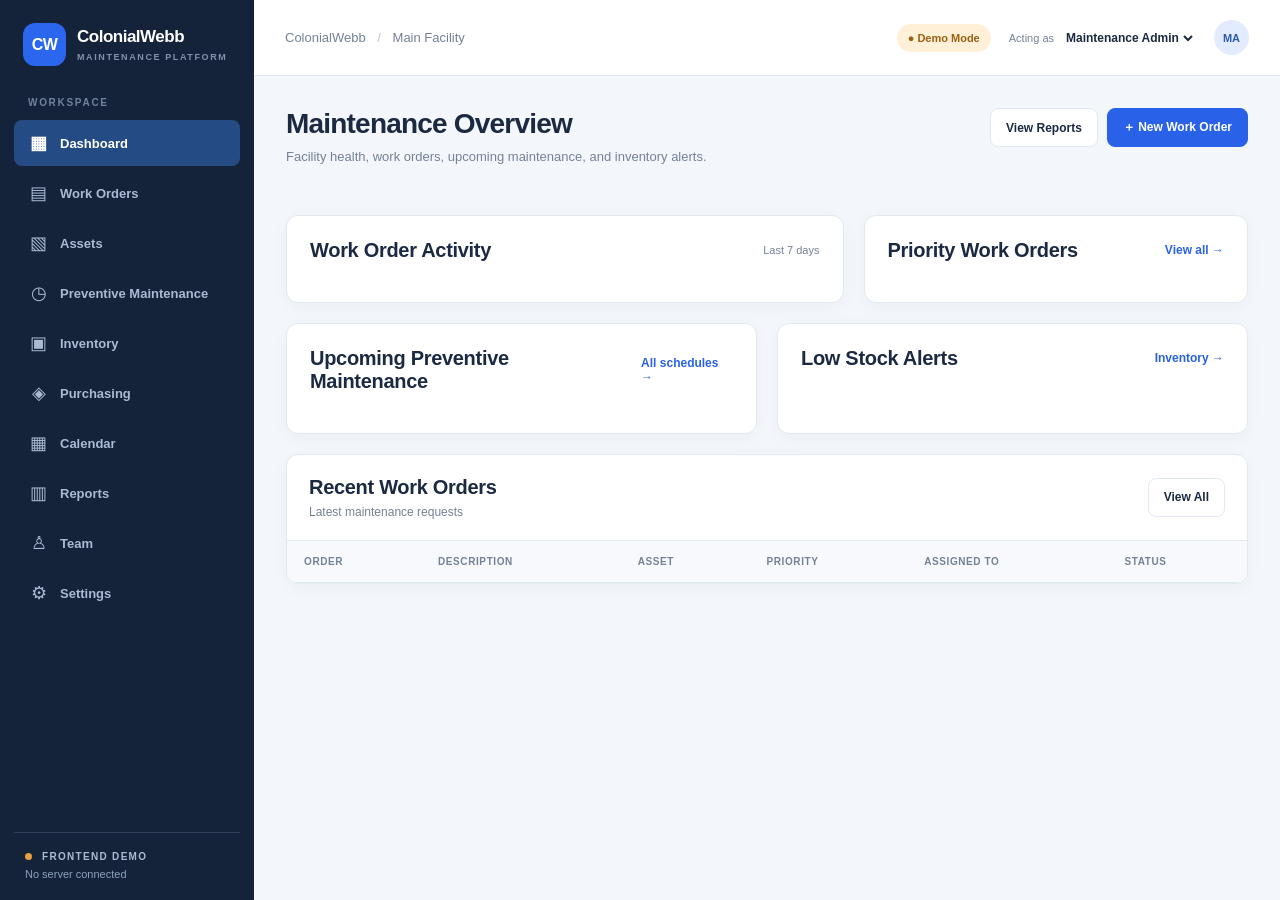
==== ColonialWebbCMMS/index.html @ 27e4a7b9 "Add files via upload" ====
<!DOCTYPE html>
<html lang="en">
<head>
  <meta charset="UTF-8">
  <meta name="viewport" content="width=device-width, initial-scale=1.0">
  <meta name="description" content="ColonialWebb CMMS frontend prototype">
  <title>Dashboard · ColonialWebb CMMS</title>
  <link rel="stylesheet" href="css/styles.css">
</head>
<body data-page="dashboard">
  <!-- Shared sidebar and header are generated by js/app.js. -->
  <div class="app-shell">
    <aside id="sidebar" aria-label="Sidebar"></aside>
    <div class="main-column">
      <header id="topbar"></header>
      <main class="page-container">

<section class="page-heading"><div><h1>Maintenance Overview</h1><p class="page-subtitle">Facility health, work orders, upcoming maintenance, and inventory alerts.</p></div><div class="button-row"><a class="button button-outline" href="reports.html">View Reports</a><a class="button button-primary" href="work-orders.html?new=1">＋ New Work Order</a></div></section>
<section class="metrics" id="dashboard-metrics"></section>
<section class="section-grid"><div class="card"><div class="section-head"><h2>Work Order Activity</h2><span class="text-muted tiny">Last 7 days</span></div><div id="activity-chart"></div></div><div class="card"><div class="section-head"><h2>Priority Work Orders</h2><a href="work-orders.html" class="button-link">View all →</a></div><div id="priority-list"></div></div></section>
<section class="section-grid equal"><div class="card"><div class="section-head"><h2>Upcoming Preventive Maintenance</h2><a href="maintenance.html" class="button-link">All schedules →</a></div><div id="upcoming-pms"></div></div><div class="card"><div class="section-head"><h2>Low Stock Alerts</h2><a href="inventory.html" class="button-link">Inventory →</a></div><div id="inventory-alerts"></div></div></section>
<section class="table-card"><div class="table-header"><div><h2>Recent Work Orders</h2><p>Latest maintenance requests</p></div><a class="button button-outline" href="work-orders.html">View All</a></div><div class="table-scroll"><table><thead><tr><th>Order</th><th>Description</th><th>Asset</th><th>Priority</th><th>Assigned To</th><th>Status</th></tr></thead><tbody id="recent-orders"></tbody></table></div></section>
      </main>
    </div>
  </div>
  <div id="modal-root"></div>
  <div id="toast" role="status" aria-live="polite"></div>

  <!-- All scripts are local. No server, build tools or CDN needed. -->
  <script src="js/seed.js" defer></script>
  <script src="js/store.js" defer></script>
  <script src="js/app.js" defer></script>
  <script src="js/pages/dashboard.js" defer></script>
</body>
</html>
---- ColonialWebbCMMS/css/styles.css ----
/* ==========================================================
   COLONIALWEBB CMMS — SHARED STYLES
   Edit brand colors in :root; styles apply to every page.
   ========================================================== */
:root {
  --navy: #14233a; --navy-deep: #0d192b; --navy-hover: #223754;
  --blue: #2962e8; --blue-hover: #1e4fc7; --page: #f3f6fa;
  --card: #ffffff; --text: #1b2a42; --muted: #748196;
  --line: #e3e9f1; --table-head: #f7f9fc; --shadow: 0 4px 18px rgba(22,42,70,.035);
  --green: #15805c; --amber: #bb7517; --red: #c83c45;
}
:root[data-theme="dark"] {
  --page: #111a2a; --card: #192639; --text: #e7edf8;
  --muted: #9aacc3; --line: #304158; --table-head: #203149;
  --shadow: none;
}
* { box-sizing: border-box; }
html { scroll-behavior: smooth; }
body { margin: 0; background: var(--page); color: var(--text); font-family: Inter, -apple-system, BlinkMacSystemFont, "Segoe UI", sans-serif; font-size: 14px; }
button, input, select, textarea { font: inherit; }
a { color: inherit; text-decoration: none; }
button { cursor: pointer; }
button:disabled { opacity: .55; cursor: not-allowed; }
.app-shell { display: flex; min-height: 100vh; }
#sidebar { width: 254px; min-width: 254px; background: var(--navy); color: #aabbd1; display: flex; flex-direction: column; padding: 23px 14px 16px; }
.brand { display: flex; align-items: center; gap: 11px; padding: 0 9px 31px; color: white; }
.brand-logo { background: #2b66ee; width: 43px; height: 43px; display: grid; place-items: center; flex-shrink: 0; border-radius: 12px; font-size: 16px; font-weight: 800; letter-spacing: -.7px; }
.brand strong { display: block; font-size: 17px; font-weight: 750; letter-spacing: -.5px; }
.brand small { display: block; color: #8092aa; letter-spacing: 1.6px; font-size: 9px; margin-top: 5px; font-weight: 700; }
.sidebar-label { padding: 0 14px; margin-bottom: 12px; letter-spacing: 1.7px; color: #6f839f; font-size: 10px; font-weight: 800; }
.sidebar-navigation { display: flex; flex-direction: column; gap: 4px; }
.nav-link { display: flex; align-items: center; gap: 12px; border-radius: 8px; padding: 12px 15px; font-size: 13px; font-weight: 550; }
.nav-link:hover { color: #fff; background: var(--navy-hover); }
.nav-link.active { background: #254b84; color: white; font-weight: 700; }
.nav-icon { width: 19px; font-size: 18px; text-align: center; }
.sidebar-bottom { margin-top: auto; border-top: 1px solid #2f4059; padding: 18px 11px 4px; font-size: 10px; letter-spacing: 1.3px; font-weight: 800; }
.sidebar-bottom small { display: block; color: #8da2bd; font-size: 11px; letter-spacing: 0; font-weight: 400; margin-top: 6px; }
.sidebar-status-dot { display: inline-block; border-radius: 50%; width: 7px; height: 7px; background: #e7a140; margin-right: 6px; }
.main-column { flex: 1; min-width: 0; }
#topbar { min-height: 76px; background: var(--card); display: flex; align-items: center; justify-content: space-between; gap: 10px; padding: 14px 31px; border-bottom: 1px solid var(--line); }
.breadcrumb { color: var(--muted); font-size: 13px; }
.breadcrumb span { margin: 0 8px; color: #b9c4d0; }
.topbar-actions { display: flex; gap: 18px; align-items: center; }
.demo-pill { font-size: 11px; font-weight: 750; color: #976114; background: #fff0d7; padding: 8px 11px; border-radius: 100px; white-space: nowrap; }
.user-switch { display: flex; gap: 8px; align-items: center; }
.user-switch span { font-size: 11px; color: var(--muted); }
.user-switch select { max-width: 180px; border: 0; background: var(--card); color: var(--text); font-size: 12px; font-weight: 700; cursor: pointer; }
.avatar { width: 35px; height: 35px; display: grid; place-items: center; background: #e3ecff; color: #2d59b1; font-size: 11px; font-weight: 800; border-radius: 50%; }
.page-container { max-width: 1660px; margin: auto; padding: 32px; }
.page-heading { display: flex; justify-content: space-between; align-items: flex-start; gap: 18px; margin: 0 0 26px; }
h1,h2,h3,h4,p { margin-top: 0; }
h1 { font-size: 28px; letter-spacing: -.8px; margin-bottom: 7px; }
.page-subtitle { color: var(--muted); line-height: 1.5; font-size: 13px; margin-bottom: 0; }
h2 { font-size: 20px; letter-spacing: -.3px; }
h3 { font-size: 16px; }
h4 { font-size: 13px; }
.button-row { display: flex; align-items: center; gap: 9px; flex-wrap: wrap; }
.button { display: inline-flex; justify-content: center; align-items: center; gap: 8px; border: 1px solid transparent; border-radius: 8px; padding: 10px 15px; min-height: 39px; font-size: 12px; font-weight: 700; white-space: nowrap; }
.button-primary { background: var(--blue); border-color: var(--blue); color: white; }
.button-primary:hover { background: var(--blue-hover); }
.button-outline { color: var(--text); background: var(--card); border-color: var(--line); }
.button-outline:hover { border-color: #94b3e9; }
.button-danger { color: #b92e3c; background: #fff1f2; border: 1px solid #f5d3d7; }
.button-small { padding: 6px 10px; min-height: 30px; font-size: 11px; }
.button-link { background: none; border: 0; color: var(--blue); padding: 0; font-size: 12px; font-weight: 700; }
.button-link:hover { text-decoration: underline; }
.card, .table-card { background: var(--card); border: 1px solid var(--line); border-radius: 12px; box-shadow: var(--shadow); }
.card { padding: 23px; }
.metrics { display: grid; grid-template-columns: repeat(4, minmax(0,1fr)); gap: 17px; margin-bottom: 22px; }
.metric { padding: 20px; }
.metric-head { display: flex; align-items: center; justify-content: space-between; gap: 8px; }
.metric-label { color: var(--muted); font-size: 12px; font-weight: 550; }
.metric-icon { width: 40px; height: 40px; display: grid; place-items: center; border-radius: 10px; background: #eaf0ff; color: #2862de; font-size: 21px; }
.metric-icon.amber { background: #fff3e4; color: var(--amber); }
.metric-icon.red { background: #fff0f1; color: var(--red); }
.metric-icon.green { background: #e3f7ef; color: var(--green); }
.metric-value { font-size: 32px; font-weight: 780; letter-spacing: -1px; margin-top: 13px; }
.metric-foot { margin-top: 7px; font-size: 11px; color: var(--muted); }
.section-grid { display: grid; grid-template-columns: 1.45fr 1fr; gap: 20px; margin-bottom: 20px; }
.section-grid.equal { grid-template-columns: 1fr 1fr; }
.section-head { display: flex; align-items: center; justify-content: space-between; gap: 12px; margin-bottom: 17px; }
.section-head h2, .section-head h3 { margin: 0; }
.section-head p { color: var(--muted); margin: 5px 0 0; font-size: 12px; }
.text-muted { color: var(--muted); }
.small { font-size: 12px; }
.tiny { font-size: 11px; }
.flex-between { display: flex; justify-content: space-between; align-items: center; gap: 12px; }
.flex-wrap { flex-wrap: wrap; }
.text-right { text-align: right; }
.mb-20 { margin-bottom: 20px; }
.mb-12 { margin-bottom: 12px; }
.mt-16 { margin-top: 16px; }
.table-card { overflow: hidden; margin-bottom: 20px; }
.table-header { padding: 21px 22px; display: flex; align-items: center; justify-content: space-between; gap: 15px; border-bottom: 1px solid var(--line); }
.table-header h2, .table-header h3 { margin: 0; }
.table-header p { font-size: 12px; color: var(--muted); margin: 6px 0 0; }
.table-scroll { width: 100%; overflow-x: auto; }
table { width: 100%; border-collapse: collapse; }
th { text-transform: uppercase; color: var(--muted); background: var(--table-head); letter-spacing: .6px; font-size: 10px; font-weight: 800; white-space: nowrap; }
tr { border-bottom: 1px solid var(--line); }
tbody tr:last-child { border-bottom: 0; }
tbody tr:hover { background: rgba(90,130,200,.035); }
th,td { padding: 15px 17px; text-align: left; vertical-align: middle; }
td { font-size: 12px; }
.cell-title { font-weight: 700; }
.cell-id { color: var(--blue); font-weight: 700; white-space: nowrap; }
.cell-nowrap { white-space: nowrap; }
.cell-secondary { color: var(--muted); display: block; font-size: 11px; margin-top: 4px; }
.badge { display: inline-block; border-radius: 6px; padding: 5px 9px; font-size: 10px; line-height: 1.3; font-weight: 800; white-space: nowrap; }
.badge-green { color: #087e54; background: #dcf5e9; }
.badge-blue { color: #265cbd; background: #e7efff; }
.badge-amber { color: #9e610e; background: #fff0d9; }
.badge-red { color: #b52f3b; background: #ffe8eb; }
.badge-purple { color: #7547b3; background: #f0e8fd; }
.badge-gray { color: #596c83; background: #eaf0f5; }
.toolbar { display: flex; gap: 10px; flex-wrap: wrap; align-items: center; margin-bottom: 18px; }
.search, .filter, .form-field input, .form-field select, .form-field textarea { border: 1px solid var(--line); border-radius: 8px; background: var(--card); color: var(--text); padding: 10px 12px; outline: none; font-size: 12px; min-height: 39px; }
.search:focus, .filter:focus, .form-field input:focus, .form-field select:focus, .form-field textarea:focus { border-color: #6b96ed; box-shadow: 0 0 0 3px rgba(40,100,220,.09); }
.search { flex: 1; min-width: 200px; }
.filter { min-width: 135px; }
.note { color: var(--muted); font-size: 12px; line-height: 1.6; }
.note-box { background: var(--table-head); border: 1px solid var(--line); border-radius: 9px; padding: 14px 16px; font-size: 12px; line-height: 1.7; color: var(--muted); }
.note-box strong { color: var(--text); }
.empty-state { text-align: center; padding: 38px 22px; color: var(--muted); }
.empty-icon { font-size: 31px; margin-bottom: 12px; opacity: .55; }
.empty-state h3 { color: var(--text); margin: 0 0 6px; }
.empty-state p { margin-bottom: 0; }
.line-list { list-style: none; margin: 0; padding: 0; }
.line-list li { padding: 13px 0; border-bottom: 1px solid var(--line); }
.line-list li:last-child { border-bottom: none; }
.list-title { font-size: 12px; font-weight: 700; }
.list-meta { color: var(--muted); font-size: 11px; margin-top: 6px; }
.activity-dot { width: 8px; height: 8px; border-radius: 50%; background: var(--blue); flex: 0 0 auto; margin-top: 5px; }
.activity-row { display: flex; gap: 12px; padding: 12px 0; border-bottom: 1px solid var(--line); }
.activity-row:last-child { border-bottom: 0; }
.bar-chart { display: flex; align-items: end; gap: 13px; height: 186px; padding: 16px 4px 0; border-bottom: 1px solid var(--line); }
.bar-group { flex: 1; min-width: 0; display: flex; height: 100%; align-items: end; justify-content: center; gap: 4px; }
.bar { width: 28%; min-width: 7px; max-width: 23px; background: #bbcff9; border-radius: 5px 5px 0 0; min-height: 2px; }
.bar.done { background: var(--blue); }
.bar-labels { display: flex; justify-content: space-around; margin-top: 9px; color: var(--muted); font-size: 10px; }
.chart-key { color: var(--muted); margin-top: 18px; display: flex; gap: 19px; font-size: 11px; }
.key-dot { width: 10px; height: 10px; display: inline-block; vertical-align: middle; border-radius: 2px; background: var(--blue); margin-right: 5px; }
.key-dot.light { background: #bbcff9; }
.asset-grid { display: grid; grid-template-columns: repeat(3, minmax(0,1fr)); gap: 17px; }
.asset-card { padding: 22px; }
.asset-icon { width: 45px; height: 45px; display: grid; place-items: center; border-radius: 11px; color: #356bdd; background: #eaf1ff; font-size: 22px; margin-bottom: 18px; }
.asset-card h3 { margin-bottom: 7px; }
.asset-bottom { margin-top: 18px; padding-top: 14px; border-top: 1px solid var(--line); }
.asset-bottom .tiny { display: block; margin-bottom: 5px; }
.progress-track { height: 10px; background: var(--line); border-radius: 10px; overflow: hidden; }
.progress-fill { height: 100%; background: var(--blue); border-radius: inherit; }
.progress-row { margin: 20px 0; }
.progress-label { display: flex; justify-content: space-between; gap: 14px; font-size: 12px; margin-bottom: 9px; }
.calendar-layout { display: grid; grid-template-columns: minmax(0,1.7fr) minmax(250px,.8fr); gap: 20px; }
.calendar-grid { display: grid; grid-template-columns: repeat(7, minmax(0,1fr)); gap: 6px; }
.calendar-weekday { text-align: center; padding: 10px 0; font-size: 10px; font-weight: 800; color: var(--muted); }
.calendar-day { position: relative; min-height: 90px; display: flex; flex-direction: column; align-items: flex-start; gap: 7px; padding: 10px; border: 1px solid var(--line); background: var(--card); color: var(--text); border-radius: 7px; font-size: 12px; text-align: left; }
.calendar-day:hover { border-color: #88aeeb; }
.calendar-day.selected { outline: 2px solid var(--blue); outline-offset: -2px; }
.calendar-day.today .calendar-number { background: var(--blue); color: white; padding: 4px 7px; border-radius: 5px; }
.calendar-day.outside { opacity: .35; }
.calendar-events { display: flex; flex-wrap: wrap; gap: 4px; }
.event-count { font-size: 10px; padding: 4px 6px; border-radius: 4px; color: #215ac0; background: #eaf1ff; }
.event-count.pm { color: #a46719; background: #fff2e1; }
.modal-backdrop { position: fixed; inset: 0; background: rgba(8,18,32,.65); display: flex; align-items: center; justify-content: center; padding: 18px; z-index: 100; }
.modal-card { width: 100%; max-width: 660px; max-height: min(92vh,900px); display: flex; flex-direction: column; border-radius: 14px; background: var(--card); box-shadow: 0 25px 90px rgba(0,0,0,.2); }
.modal-heading { padding: 22px 24px 16px; border-bottom: 1px solid var(--line); display: flex; align-items: center; justify-content: space-between; gap: 15px; }
.modal-heading h2 { margin: 0; }
.icon-button { border: 0; background: transparent; color: var(--muted); font-size: 17px; padding: 5px; }
#modal-form { min-height: 0; overflow: auto; }
.modal-body { padding: 21px 24px; display: grid; grid-template-columns: repeat(2,minmax(0,1fr)); gap: 16px; }
.form-field { display: flex; flex-direction: column; gap: 7px; min-width: 0; }
.form-field span { font-size: 11px; font-weight: 750; }
.form-field input,.form-field select,.form-field textarea { width: 100%; }
.form-field textarea { resize: vertical; min-height: 75px; }
.full { grid-column: 1/-1; }
.modal-footer { display: flex; justify-content: flex-end; gap: 9px; padding: 16px 24px 22px; border-top: 1px solid var(--line); }
.toast { display: none; position: fixed; right: 22px; bottom: 22px; z-index: 150; padding: 15px 19px; background: #183757; color: white; box-shadow: 0 8px 25px rgba(0,0,0,.14); border-radius: 9px; font-size: 12px; max-width: min(90vw, 380px); }
.toast.show { display: block; }
.toast.danger { background: #aa3140; }
.summary-pair { display: grid; grid-template-columns: 130px 1fr; gap: 10px 15px; font-size: 12px; }
.summary-pair dt { color: var(--muted); }
.summary-pair dd { margin: 0; font-weight: 600; overflow-wrap: anywhere; }
.settings-box { max-width: 800px; }
.danger-zone { border-color: #eab3bc; }
@media (max-width: 1250px) { .metrics { grid-template-columns: repeat(2,minmax(0,1fr)); } .asset-grid { grid-template-columns: repeat(2,minmax(0,1fr)); } }
@media (max-width: 930px) { #sidebar { width: 208px; min-width: 208px; } .page-container { padding: 24px; } .section-grid,.section-grid.equal,.calendar-layout { grid-template-columns: 1fr; } }
@media (max-width: 690px) { .app-shell { display: block; } #sidebar { width: 100%; min-width: 0; padding: 12px; } .brand { padding: 0 3px 12px; } .sidebar-label,.sidebar-bottom { display: none; } .sidebar-navigation { flex-direction: row; overflow-x: auto; } .nav-link { flex: 0 0 auto; padding: 9px 12px; font-size: 12px; } .nav-icon { display: none; } #topbar { padding: 10px 16px; min-height: 62px; } .user-switch span, .breadcrumb, .avatar { display: none; } .topbar-actions { margin-left: auto; gap: 8px; } .page-container { padding: 20px 14px; } .page-heading { flex-direction: column; align-items: stretch; } h1 { font-size: 23px; } .asset-grid { grid-template-columns: 1fr; } .calendar-day { min-height: 61px; padding: 6px; } .event-count { font-size: 9px; } .modal-body { grid-template-columns: 1fr; } }
@media (max-width: 410px) { .metrics { gap: 9px; } .metric { padding: 13px; } .metric-value { font-size: 26px; } .metric-label { font-size: 10px; } .metric-icon { width: 32px; height: 32px; } .calendar-day { min-height: 55px; } .event-count { font-size: 0; width: 9px; height: 9px; padding: 0; border-radius: 50%; } }
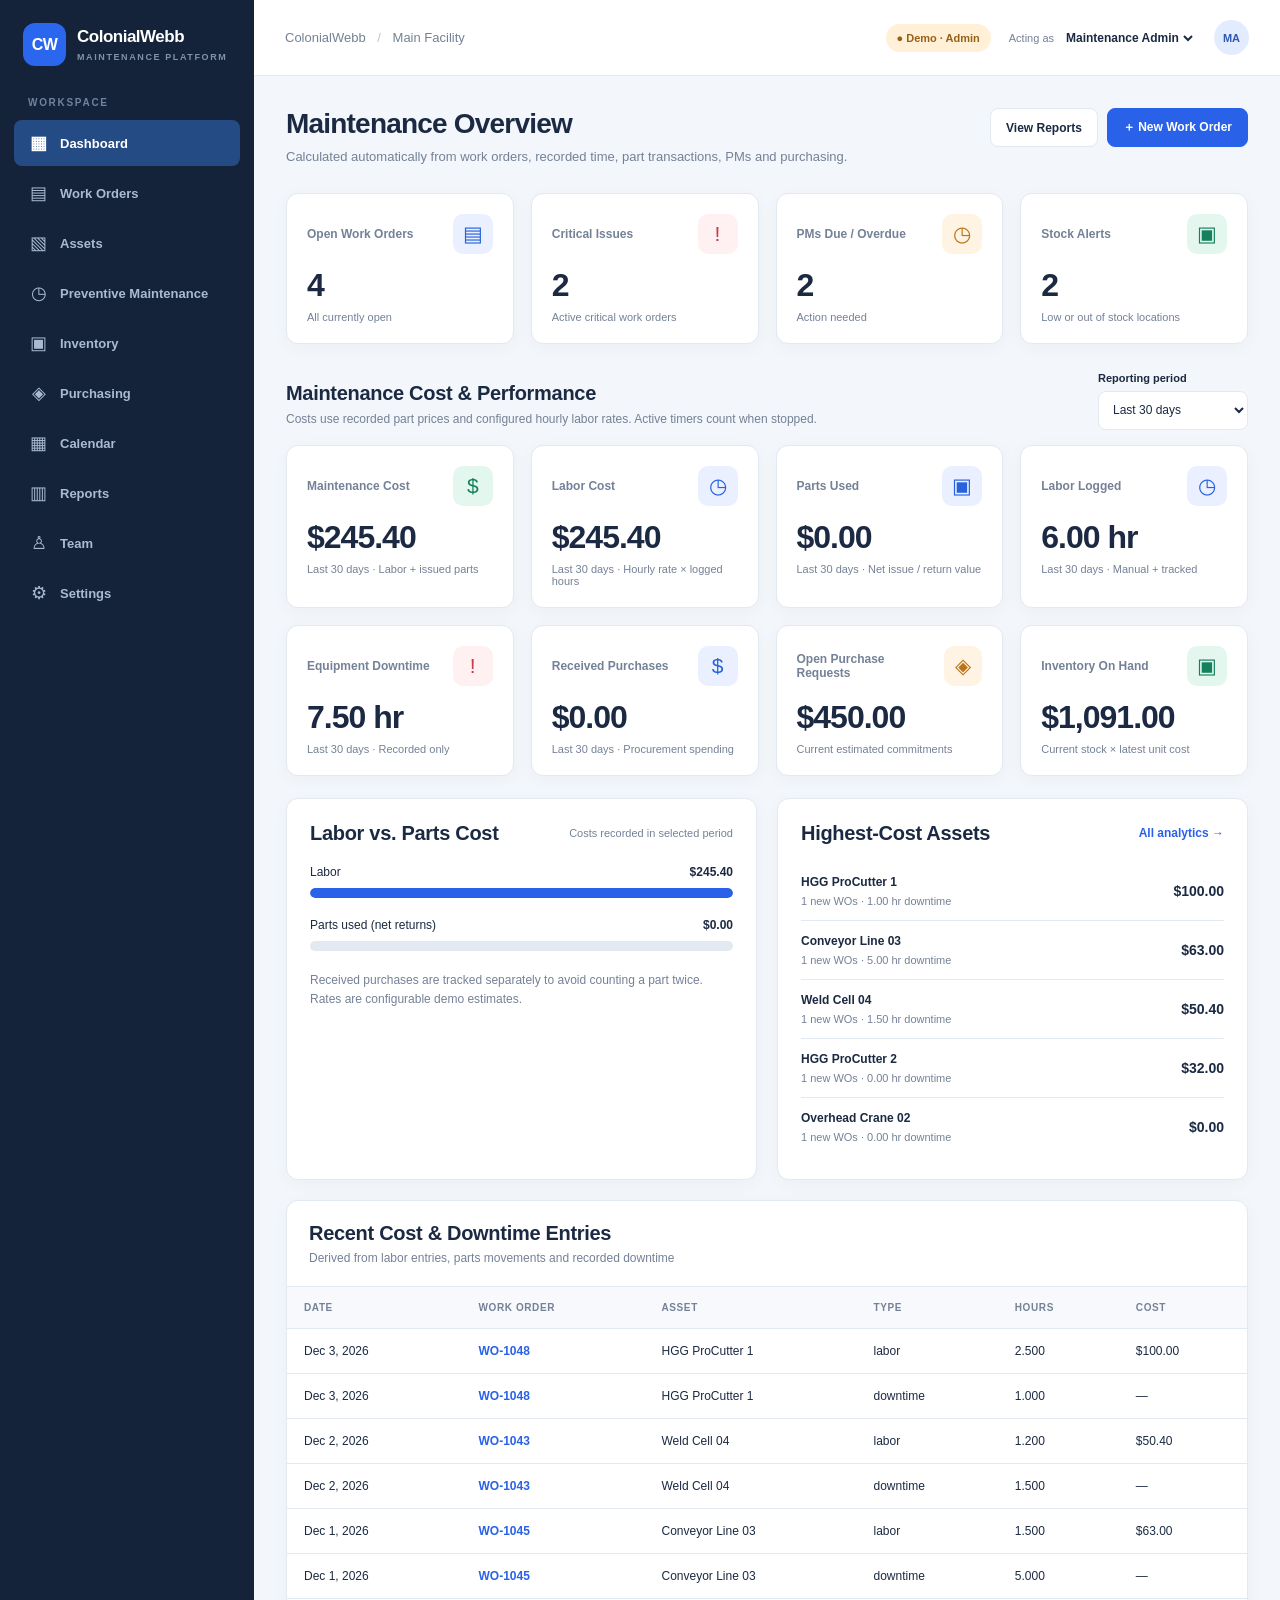
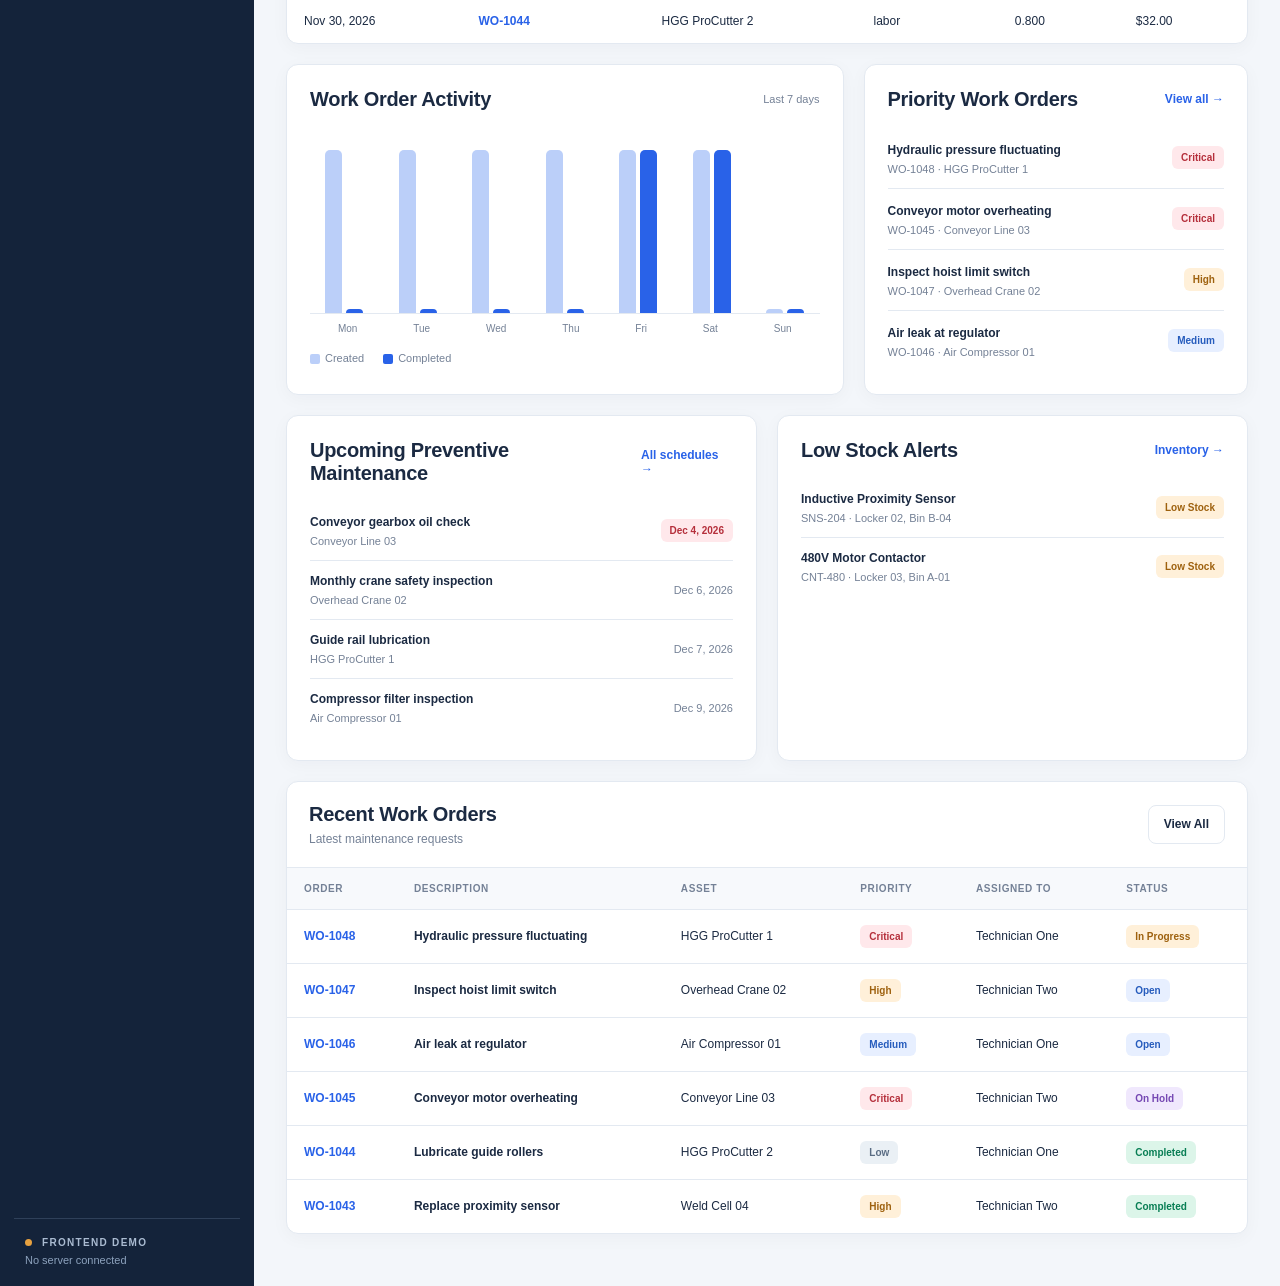
==== commit 18e5e4f2: "auto analytics" ====
--- a/ColonialWebbCMMS/index.html
+++ b/ColonialWebbCMMS/index.html
@@ -15,8 +15,15 @@
       <header id="topbar"></header>
       <main class="page-container">
 
-<section class="page-heading"><div><h1>Maintenance Overview</h1><p class="page-subtitle">Facility health, work orders, upcoming maintenance, and inventory alerts.</p></div><div class="button-row"><a class="button button-outline" href="reports.html">View Reports</a><a class="button button-primary" href="work-orders.html?new=1">＋ New Work Order</a></div></section>
+<section class="page-heading"><div><h1>Maintenance Overview</h1><p class="page-subtitle">Calculated automatically from work orders, recorded time, part transactions, PMs and purchasing.</p></div><div class="button-row"><a class="button button-outline" href="reports.html">View Reports</a><a class="button button-primary" href="work-orders.html?new=1">＋ New Work Order</a></div></section>
 <section class="metrics" id="dashboard-metrics"></section>
+<section class="analytics-heading"><div><h2>Maintenance Cost & Performance</h2><p class="note">Costs use recorded part prices and configured hourly labor rates. Active timers count when stopped.</p></div>
+<label class="form-field analytics-range"><span>Reporting period</span><select id="dashboard-period"><option value="7">Last 7 days</option><option value="30" selected>Last 30 days</option><option value="90">Last 90 days</option><option value="all">All time</option></select></label></section>
+<section class="metrics" id="dashboard-financial"></section>
+<section class="section-grid equal"><div class="card"><div class="section-head"><h2>Labor vs. Parts Cost</h2><span class="tiny text-muted">Costs recorded in selected period</span></div><div id="dashboard-cost-breakdown"></div></div>
+<div class="card"><div class="section-head"><h2>Highest-Cost Assets</h2><a href="reports.html" class="button-link">All analytics →</a></div><div id="dashboard-asset-costs"></div></div></section>
+<section class="table-card mb-20"><div class="table-header"><div><h2>Recent Cost & Downtime Entries</h2><p>Derived from labor entries, parts movements and recorded downtime</p></div></div>
+<div class="table-scroll"><table><thead><tr><th>Date</th><th>Work Order</th><th>Asset</th><th>Type</th><th>Hours</th><th>Cost</th></tr></thead><tbody id="dashboard-cost-events"></tbody></table></div></section>
 <section class="section-grid"><div class="card"><div class="section-head"><h2>Work Order Activity</h2><span class="text-muted tiny">Last 7 days</span></div><div id="activity-chart"></div></div><div class="card"><div class="section-head"><h2>Priority Work Orders</h2><a href="work-orders.html" class="button-link">View all →</a></div><div id="priority-list"></div></div></section>
 <section class="section-grid equal"><div class="card"><div class="section-head"><h2>Upcoming Preventive Maintenance</h2><a href="maintenance.html" class="button-link">All schedules →</a></div><div id="upcoming-pms"></div></div><div class="card"><div class="section-head"><h2>Low Stock Alerts</h2><a href="inventory.html" class="button-link">Inventory →</a></div><div id="inventory-alerts"></div></div></section>
 <section class="table-card"><div class="table-header"><div><h2>Recent Work Orders</h2><p>Latest maintenance requests</p></div><a class="button button-outline" href="work-orders.html">View All</a></div><div class="table-scroll"><table><thead><tr><th>Order</th><th>Description</th><th>Asset</th><th>Priority</th><th>Assigned To</th><th>Status</th></tr></thead><tbody id="recent-orders"></tbody></table></div></section>
@@ -28,7 +35,10 @@
 
   <!-- All scripts are local. No server, build tools or CDN needed. -->
   <script src="js/seed.js" defer></script>
+  <script src="js/config.js" defer></script>
+  <script src="js/data-client.js" defer></script>
   <script src="js/store.js" defer></script>
+  <script src="js/analytics.js" defer></script>
   <script src="js/app.js" defer></script>
   <script src="js/pages/dashboard.js" defer></script>
 </body>
--- a/ColonialWebbCMMS/css/styles.css
+++ b/ColonialWebbCMMS/css/styles.css
@@ -187,3 +187,26 @@
 @media (max-width: 930px) { #sidebar { width: 208px; min-width: 208px; } .page-container { padding: 24px; } .section-grid,.section-grid.equal,.calendar-layout { grid-template-columns: 1fr; } }
 @media (max-width: 690px) { .app-shell { display: block; } #sidebar { width: 100%; min-width: 0; padding: 12px; } .brand { padding: 0 3px 12px; } .sidebar-label,.sidebar-bottom { display: none; } .sidebar-navigation { flex-direction: row; overflow-x: auto; } .nav-link { flex: 0 0 auto; padding: 9px 12px; font-size: 12px; } .nav-icon { display: none; } #topbar { padding: 10px 16px; min-height: 62px; } .user-switch span, .breadcrumb, .avatar { display: none; } .topbar-actions { margin-left: auto; gap: 8px; } .page-container { padding: 20px 14px; } .page-heading { flex-direction: column; align-items: stretch; } h1 { font-size: 23px; } .asset-grid { grid-template-columns: 1fr; } .calendar-day { min-height: 61px; padding: 6px; } .event-count { font-size: 9px; } .modal-body { grid-template-columns: 1fr; } }
 @media (max-width: 410px) { .metrics { gap: 9px; } .metric { padding: 13px; } .metric-value { font-size: 26px; } .metric-label { font-size: 10px; } .metric-icon { width: 32px; height: 32px; } .calendar-day { min-height: 55px; } .event-count { font-size: 0; width: 9px; height: 9px; padding: 0; border-radius: 50%; } }
+
+/* Role-based demo controls and management actions */
+[hidden] { display: none !important; }
+.notice-readonly { margin: 0 0 18px; padding: 13px 17px; background: var(--table-head); color: var(--muted); border: 1px solid var(--line); border-left: 4px solid var(--blue); border-radius: 8px; font-size: 12px; }
+.action-buttons { display: flex; gap: 6px; align-items: center; flex-wrap: wrap; min-width: 155px; }
+.action-buttons .button { white-space: nowrap; }
+.workorder-parts { border: 1px solid var(--line); border-radius: 9px; padding: 12px; background: var(--table-head); }
+.workorder-parts h3 { margin: 0 0 6px; font-size: 13px; }
+.workorder-parts ul { margin: 8px 0 3px; padding-left: 17px; }
+.workorder-parts li { padding: 4px 0; }
+.role-explainer { margin-top: 10px; }
+
+/* Automated maintenance analytics */
+.analytics-heading { display:flex;align-items:end;justify-content:space-between;gap:14px;flex-wrap:wrap;margin:28px 0 15px; }
+.analytics-heading h2 { margin:0 0 5px; }
+.analytics-heading p { margin:0; }
+.analytics-range { min-width:150px; }
+.analytics-range select { border:1px solid var(--line);background:var(--card);border-radius:8px;color:var(--text);padding:10px;min-height:39px; }
+.kpi-inline { display:flex;gap:12px;flex-wrap:wrap;align-items:center;justify-content:space-between;margin:10px 0; }
+.kpi-inline span,.kpi-inline strong { background:var(--card);border:1px solid var(--line);border-radius:6px;padding:8px; }
+.timer-action { display:flex;align-items:center;justify-content:space-between;gap:12px;border:1px solid var(--line);padding:12px;border-radius:9px;margin:8px 0; }
+.timer-action strong { display:block;margin-bottom:3px; }
+@media (max-width:690px) { .analytics-range {width:100%;} .timer-action {flex-wrap:wrap;} }
